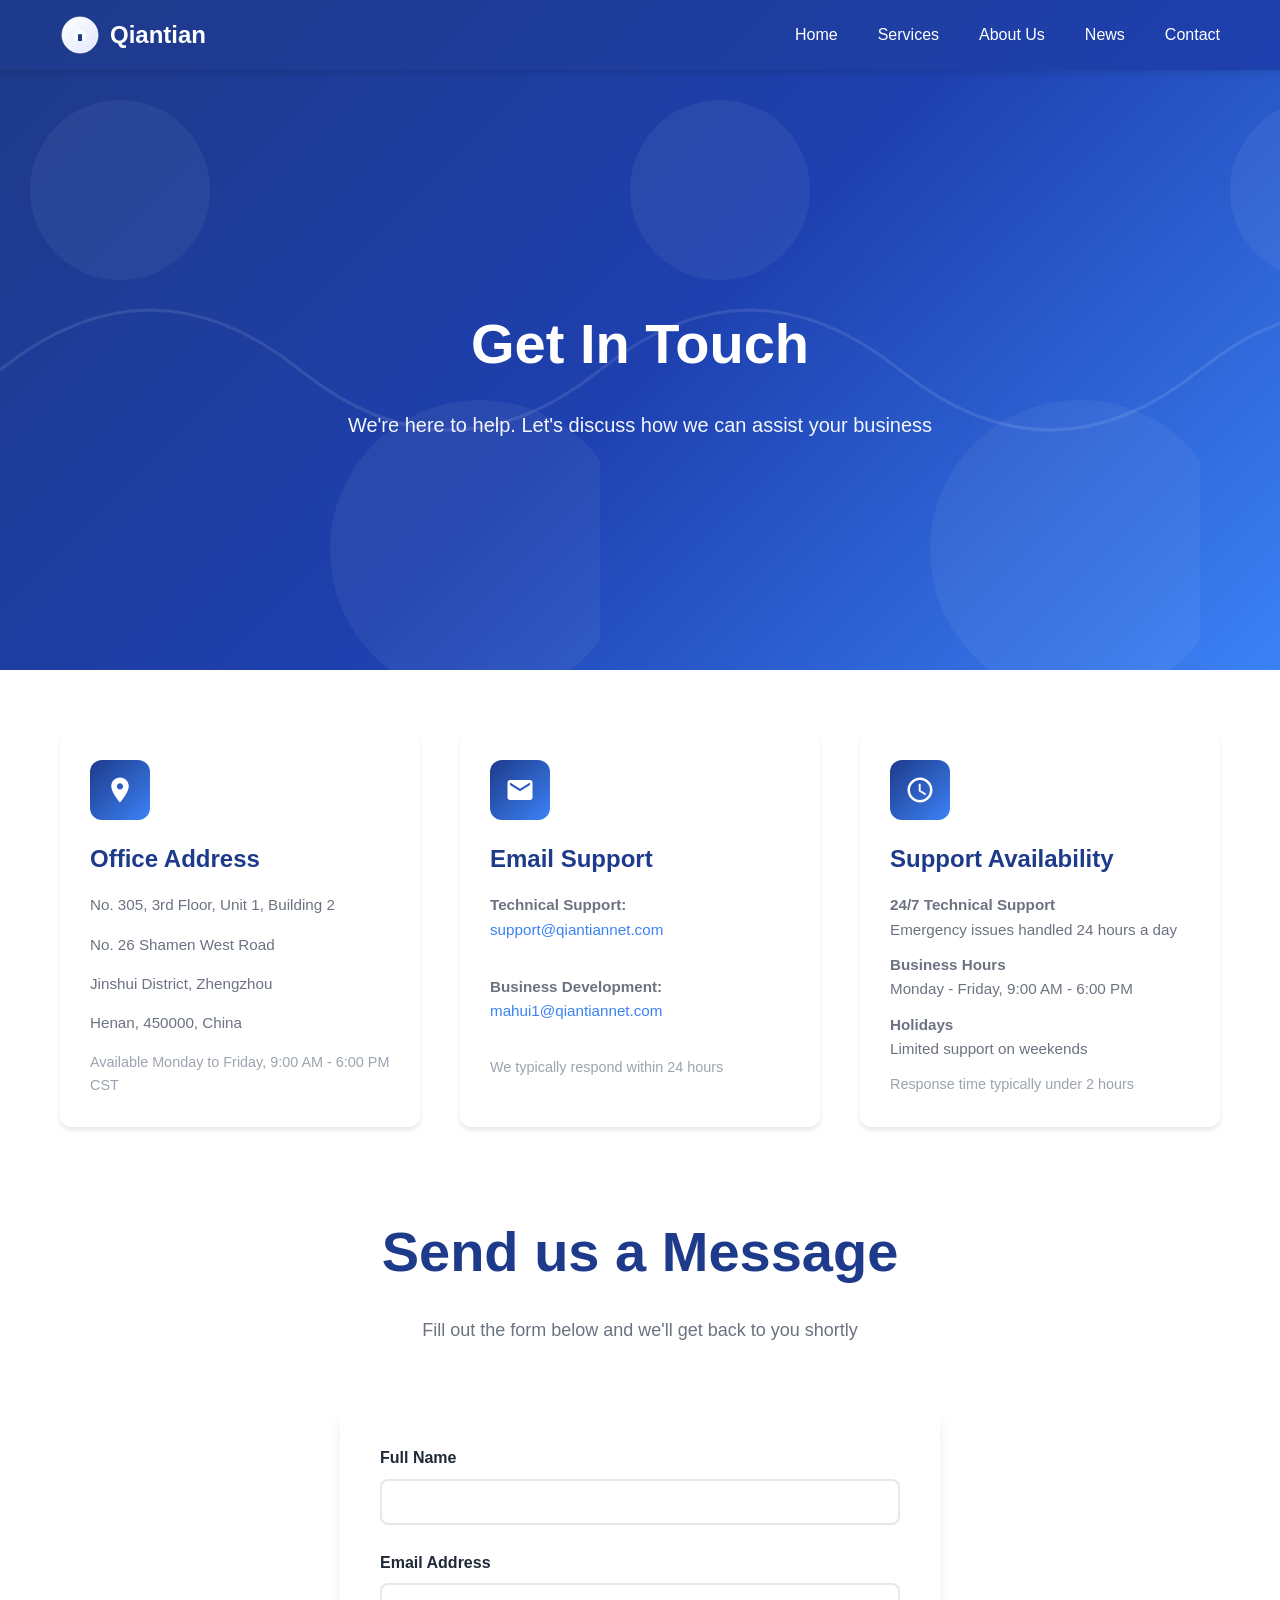
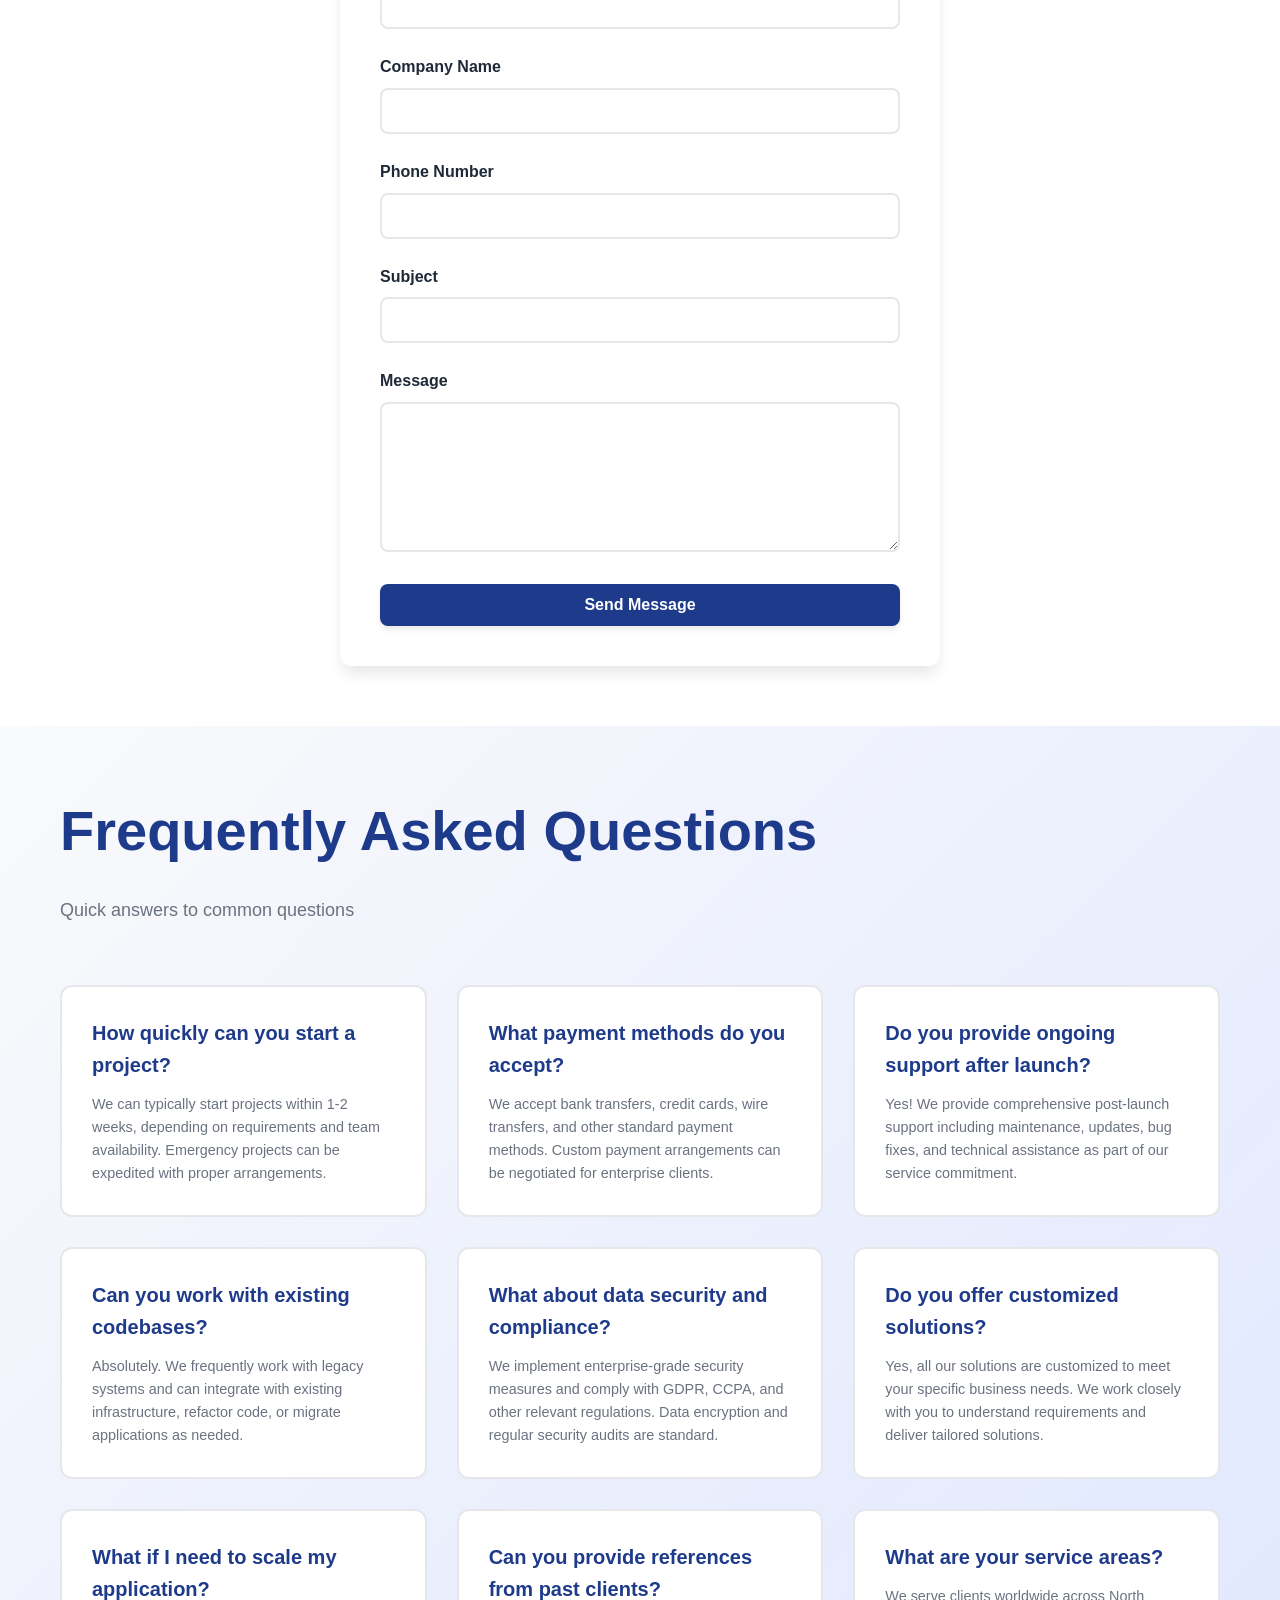
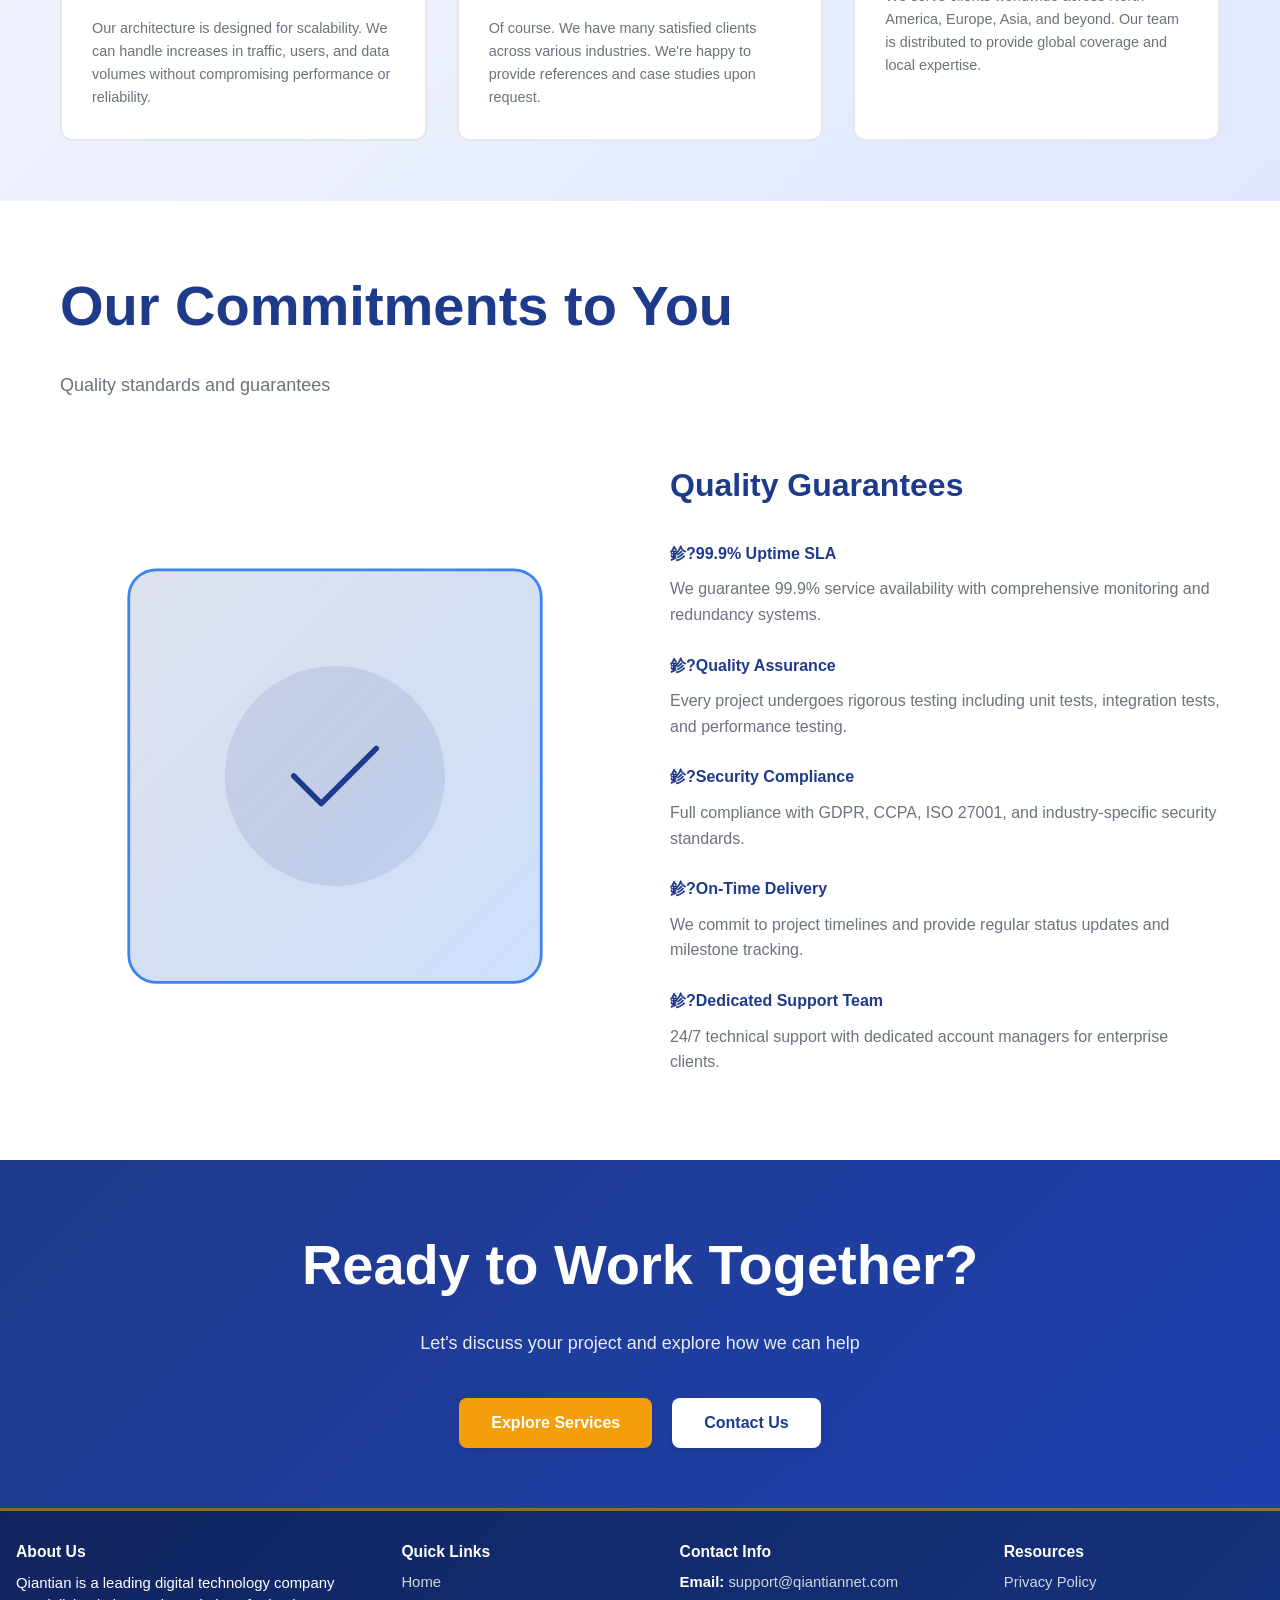
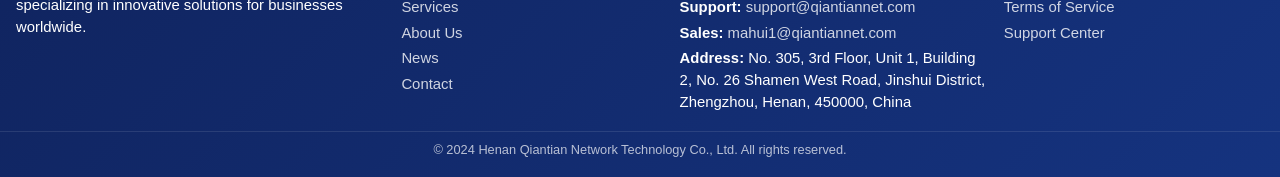
==== contact.html @ 91af9d7d "qiantiannet" ====
﻿<!DOCTYPE html>
<html lang="en">
<head>
    <meta charset="UTF-8">
    <meta name="viewport" content="width=device-width, initial-scale=1.0">
    <meta name="description" content="Contact Qiantian - Get in Touch for Digital Solutions, Support, and Business Inquiries">
    <meta name="keywords" content="contact, support, inquiries, business development, customer service">
    <meta name="robots" content="index, follow">
    
    <title>Contact Us - Qiantian Network Technology</title>
    <link rel="canonical" href="https://qiantiannet.com/contact.html">
    <link rel="stylesheet" href="css/style.css">
</head>
<body>
    <!-- Navigation Header -->
    <header>
        <div class="header-content">
            <a href="index.html" class="logo">
                <svg viewBox="0 0 100 100" xmlns="http://www.w3.org/2000/svg">
                    <defs>
                        <linearGradient id="logoGrad" x1="0%" y1="0%" x2="100%" y2="100%">
                            <stop offset="0%" style="stop-color:#fff;stop-opacity:1" />
                            <stop offset="100%" style="stop-color:#e0e7ff;stop-opacity:1" />
                        </linearGradient>
                    </defs>
                    <circle cx="50" cy="50" r="45" fill="url(#logoGrad)" stroke="white" stroke-width="2"/>
                    <path d="M 35 45 L 50 35 L 65 45 L 65 65 L 35 65 Z" fill="white" opacity="0.8"/>
                    <rect x="45" y="48" width="10" height="17" fill="#1e3a8a"/>
                </svg>
                Qiantian
            </a>
            
            <button class="mobile-menu-btn" aria-label="Open mobile menu">&#9776;</button>
            
            <nav>
                <ul>
                    <li><a href="index.html">Home</a></li>
                    <li><a href="services.html">Services</a></li>
                    <li><a href="culture.html">About Us</a></li>
                    <li><a href="news.html">News</a></li>
                    <li><a href="contact.html">Contact</a></li>
                </ul>
            </nav>
        </div>
    </header>

    <!-- Hero Section -->
    <section class="hero" style="padding: 100px 0;">
        <div class="container">
            <div style="text-align: center; animation: slideInUp 0.8s ease-out;">
                <h1 style="font-size: 3.5rem; margin-bottom: 20px;">Get In Touch</h1>
                <p style="font-size: 1.25rem; opacity: 0.95; max-width: 700px; margin: 0 auto;">We're here to help. Let's discuss how we can assist your business</p>
            </div>
        </div>
    </section>

    <!-- Contact Information Section -->
    <section class="section" data-section="contact">
        <div class="container">
            <div style="display: grid; grid-template-columns: repeat(auto-fit, minmax(250px, 1fr)); gap: 40px; margin-bottom: 80px;">
                <!-- Office Address -->
                <div class="feature-card" data-animation="slideInUp 0.6s ease-out">
                    <div class="feature-icon">
                        <svg viewBox="0 0 24 24" xmlns="http://www.w3.org/2000/svg">
                            <path d="M12 2C8.13 2 5 5.13 5 9c0 5.25 7 13 7 13s7-7.75 7-13c0-3.87-3.13-7-7-7zm0 9.5c-1.38 0-2.5-1.12-2.5-2.5s1.12-2.5 2.5-2.5 2.5 1.12 2.5 2.5-1.12 2.5-2.5 2.5z"/>
                        </svg>
                    </div>
                    <h3>Office Address</h3>
                    <p style="margin-bottom: 15px;">No. 305, 3rd Floor, Unit 1, Building 2</p>
                    <p style="margin-bottom: 15px;">No. 26 Shamen West Road</p>
                    <p style="margin-bottom: 15px;">Jinshui District, Zhengzhou</p>
                    <p style="margin-bottom: 15px;">Henan, 450000, China</p>
                    <p style="font-size: 0.9rem; color: #9ca3af;">Available Monday to Friday, 9:00 AM - 6:00 PM CST</p>
                </div>

                <!-- Email Support -->
                <div class="feature-card" data-animation="slideInUp 0.6s ease-out 0.1s">
                    <div class="feature-icon">
                        <svg viewBox="0 0 24 24" xmlns="http://www.w3.org/2000/svg">
                            <path d="M20 4H4c-1.1 0-1.99.9-1.99 2L2 18c0 1.1.9 2 2 2h16c1.1 0 2-.9 2-2V6c0-1.1-.9-2-2-2zm0 4l-8 5-8-5V6l8 5 8-5v2z"/>
                        </svg>
                    </div>
                    <h3>Email Support</h3>
                    <p style="margin-bottom: 15px;">
                        <strong>Technical Support:</strong><br>
                        <a href="mailto:support@qiantiannet.com" style="color: #3b82f6; text-decoration: none;">support@qiantiannet.com</a>
                    </p>
                    <p style="margin-bottom: 15px;">
                        <strong>Business Development:</strong><br>
                        <a href="mailto:mahui1@qiantiannet.com" style="color: #3b82f6; text-decoration: none;">mahui1@qiantiannet.com</a>
                    </p>
                    <p style="font-size: 0.9rem; color: #9ca3af;">We typically respond within 24 hours</p>
                </div>

                <!-- Response Times -->
                <div class="feature-card" data-animation="slideInUp 0.6s ease-out 0.2s">
                    <div class="feature-icon">
                        <svg viewBox="0 0 24 24" xmlns="http://www.w3.org/2000/svg">
                            <path d="M12 2C6.48 2 2 6.48 2 12s4.48 10 10 10 10-4.48 10-10S17.52 2 12 2zm0 18c-4.41 0-8-3.59-8-8s3.59-8 8-8 8 3.59 8 8-3.59 8-8 8zm.5-13H11v6l5.25 3.15.75-1.23-4.5-2.67z"/>
                        </svg>
                    </div>
                    <h3>Support Availability</h3>
                    <p style="margin-bottom: 10px;">
                        <strong>24/7 Technical Support</strong><br>
                        Emergency issues handled 24 hours a day
                    </p>
                    <p style="margin-bottom: 10px;">
                        <strong>Business Hours</strong><br>
                        Monday - Friday, 9:00 AM - 6:00 PM
                    </p>
                    <p style="margin-bottom: 10px;">
                        <strong>Holidays</strong><br>
                        Limited support on weekends
                    </p>
                    <p style="font-size: 0.9rem; color: #9ca3af;">Response time typically under 2 hours</p>
                </div>
            </div>

            <!-- Contact Form -->
            <h2 class="section-title" style="text-align: center; margin-bottom: 20px;">Send us a Message</h2>
            <p class="section-subtitle" style="text-align: center; margin-bottom: 60px;">Fill out the form below and we'll get back to you shortly</p>

            <form class="contact-form">
                <div class="form-group">
                    <label for="name">Full Name</label>
                    <input type="text" id="name" name="name" required>
                </div>

                <div class="form-group">
                    <label for="email">Email Address</label>
                    <input type="email" id="email" name="email" required>
                </div>

                <div class="form-group">
                    <label for="company">Company Name</label>
                    <input type="text" id="company" name="company">
                </div>

                <div class="form-group">
                    <label for="phone">Phone Number</label>
                    <input type="tel" id="phone" name="phone">
                </div>

                <div class="form-group">
                    <label for="subject">Subject</label>
                    <input type="text" id="subject" name="subject" required>
                </div>

                <div class="form-group">
                    <label for="message">Message</label>
                    <textarea id="message" name="message" required></textarea>
                </div>

                <button type="submit" class="btn btn-primary form-submit">Send Message</button>
            </form>
        </div>
    </section>

    <!-- FAQ Section -->
    <section class="section" style="background: linear-gradient(135deg, #f9fafb 0%, #e0e7ff 100%);">
        <div class="container">
            <h2 class="section-title">Frequently Asked Questions</h2>
            <p class="section-subtitle">Quick answers to common questions</p>
            
            <div style="display: grid; grid-template-columns: repeat(auto-fit, minmax(300px, 1fr)); gap: 30px; margin-top: 60px;">
                <div class="service-item" data-animation="slideInUp 0.6s ease-out">
                    <h4>How quickly can you start a project?</h4>
                    <p>We can typically start projects within 1-2 weeks, depending on requirements and team availability. Emergency projects can be expedited with proper arrangements.</p>
                </div>

                <div class="service-item" data-animation="slideInUp 0.6s ease-out 0.1s">
                    <h4>What payment methods do you accept?</h4>
                    <p>We accept bank transfers, credit cards, wire transfers, and other standard payment methods. Custom payment arrangements can be negotiated for enterprise clients.</p>
                </div>

                <div class="service-item" data-animation="slideInUp 0.6s ease-out 0.2s">
                    <h4>Do you provide ongoing support after launch?</h4>
                    <p>Yes! We provide comprehensive post-launch support including maintenance, updates, bug fixes, and technical assistance as part of our service commitment.</p>
                </div>

                <div class="service-item" data-animation="slideInUp 0.6s ease-out 0.3s">
                    <h4>Can you work with existing codebases?</h4>
                    <p>Absolutely. We frequently work with legacy systems and can integrate with existing infrastructure, refactor code, or migrate applications as needed.</p>
                </div>

                <div class="service-item" data-animation="slideInUp 0.6s ease-out 0.4s">
                    <h4>What about data security and compliance?</h4>
                    <p>We implement enterprise-grade security measures and comply with GDPR, CCPA, and other relevant regulations. Data encryption and regular security audits are standard.</p>
                </div>

                <div class="service-item" data-animation="slideInUp 0.6s ease-out 0.5s">
                    <h4>Do you offer customized solutions?</h4>
                    <p>Yes, all our solutions are customized to meet your specific business needs. We work closely with you to understand requirements and deliver tailored solutions.</p>
                </div>

                <div class="service-item" data-animation="slideInUp 0.6s ease-out 0.6s">
                    <h4>What if I need to scale my application?</h4>
                    <p>Our architecture is designed for scalability. We can handle increases in traffic, users, and data volumes without compromising performance or reliability.</p>
                </div>

                <div class="service-item" data-animation="slideInUp 0.6s ease-out 0.7s">
                    <h4>Can you provide references from past clients?</h4>
                    <p>Of course. We have many satisfied clients across various industries. We're happy to provide references and case studies upon request.</p>
                </div>

                <div class="service-item" data-animation="slideInUp 0.6s ease-out 0.8s">
                    <h4>What are your service areas?</h4>
                    <p>We serve clients worldwide across North America, Europe, Asia, and beyond. Our team is distributed to provide global coverage and local expertise.</p>
                </div>
            </div>
        </div>
    </section>

    <!-- Service Level Agreement Section -->
    <section class="section">
        <div class="container">
            <h2 class="section-title">Our Commitments to You</h2>
            <p class="section-subtitle">Quality standards and guarantees</p>
            
            <div style="display: grid; grid-template-columns: 1fr 1fr; gap: 60px; align-items: center; margin-top: 60px;">
                <div data-animation="slideInLeft 0.6s ease-out">
                    <svg viewBox="0 0 400 400" xmlns="http://www.w3.org/2000/svg">
                        <defs>
                            <linearGradient id="commitGrad" x1="0%" y1="0%" x2="100%" y2="100%">
                                <stop offset="0%" style="stop-color:#1e3a8a;stop-opacity:0.15" />
                                <stop offset="100%" style="stop-color:#3b82f6;stop-opacity:0.25" />
                            </linearGradient>
                        </defs>
                        <rect x="50" y="50" width="300" height="300" rx="20" fill="url(#commitGrad)" stroke="#3b82f6" stroke-width="2"/>
                        <g transform="translate(200, 200)">
                            <circle r="80" fill="#1e3a8a" opacity="0.1"/>
                            <path d="M -30 0 L -10 20 L 30 -20" stroke="#1e3a8a" stroke-width="4" fill="none" stroke-linecap="round" stroke-linejoin="round"/>
                        </g>
                    </svg>
                </div>

                <div data-animation="slideInRight 0.6s ease-out">
                    <h3 style="color: #1e3a8a; font-size: 2rem; margin-bottom: 30px;">Quality Guarantees</h3>
                    
                    <div style="margin-bottom: 25px;">
                        <h4 style="color: #1e3a8a; margin-bottom: 10px;">鉁?99.9% Uptime SLA</h4>
                        <p style="color: #6b7280;">We guarantee 99.9% service availability with comprehensive monitoring and redundancy systems.</p>
                    </div>

                    <div style="margin-bottom: 25px;">
                        <h4 style="color: #1e3a8a; margin-bottom: 10px;">鉁?Quality Assurance</h4>
                        <p style="color: #6b7280;">Every project undergoes rigorous testing including unit tests, integration tests, and performance testing.</p>
                    </div>

                    <div style="margin-bottom: 25px;">
                        <h4 style="color: #1e3a8a; margin-bottom: 10px;">鉁?Security Compliance</h4>
                        <p style="color: #6b7280;">Full compliance with GDPR, CCPA, ISO 27001, and industry-specific security standards.</p>
                    </div>

                    <div style="margin-bottom: 25px;">
                        <h4 style="color: #1e3a8a; margin-bottom: 10px;">鉁?On-Time Delivery</h4>
                        <p style="color: #6b7280;">We commit to project timelines and provide regular status updates and milestone tracking.</p>
                    </div>

                    <div style="margin-bottom: 25px;">
                        <h4 style="color: #1e3a8a; margin-bottom: 10px;">鉁?Dedicated Support Team</h4>
                        <p style="color: #6b7280;">24/7 technical support with dedicated account managers for enterprise clients.</p>
                    </div>
                </div>
            </div>
        </div>
    </section>

    <!-- CTA Section -->
    <section class="section" style="background: linear-gradient(135deg, #1e3a8a 0%, #1e40af 100%); color: white;">
        <div class="container" style="text-align: center;">
            <h2 class="section-title" style="color: white;">Ready to Work Together?</h2>
            <p class="section-subtitle" style="color: rgba(255, 255, 255, 0.9); margin-bottom: 40px;">Let's discuss your project and explore how we can help</p>
            <div style="display: flex; gap: 20px; justify-content: center; flex-wrap: wrap;">
                <a href="services.html" class="btn btn-accent">Explore Services</a>
                <a href="#contact" class="btn" style="background: white; color: #1e3a8a;">Contact Us</a>
            </div>
        </div>
    </section>

    <!-- Footer -->
    <footer>
        <div class="footer-content">
            <div class="footer-section">
                <h4>About Us</h4>
                <p>Qiantian is a leading digital technology company specializing in innovative solutions for businesses worldwide.</p>
            </div>
            
            <div class="footer-section">
                <h4>Quick Links</h4>
                <ul>
                    <li><a href="index.html">Home</a></li>
                    <li><a href="services.html">Services</a></li>
                    <li><a href="culture.html">About Us</a></li>
                    <li><a href="news.html">News</a></li>
                    <li><a href="contact.html">Contact</a></li>
                </ul>
            </div>
            
            <div class="footer-section">
                <h4>Contact Info</h4>
                <ul>
                    <li><strong>Email:</strong> <a href="mailto:support@qiantiannet.com">support@qiantiannet.com</a></li>
                    <li><strong>Support:</strong> <a href="mailto:support@qiantiannet.com">support@qiantiannet.com</a></li>
                    <li><strong>Sales:</strong> <a href="mailto:mahui1@qiantiannet.com">mahui1@qiantiannet.com</a></li>
                    <li><strong>Address:</strong> No. 305, 3rd Floor, Unit 1, Building 2, No. 26 Shamen West Road, Jinshui District, Zhengzhou, Henan, 450000, China</li>
                </ul>
            </div>
            
            <div class="footer-section">
                <h4>Resources</h4>
                <ul>
                    <li><a href="privacy-policy.html">Privacy Policy</a></li>
                    <li><a href="terms-of-service.html">Terms of Service</a></li>
                    <li><a href="contact.html">Support Center</a></li>
                </ul>
            </div>
        </div>
        
        <div class="footer-bottom">
            <p>&copy; 2024 Henan Qiantian Network Technology Co., Ltd. All rights reserved.</p>
        </div>
    </footer>

    <script src="js/script.js"></script>
</body>
</html>
---- css/style.css ----
﻿/* ============================================
   Qiantian - Global Styles
   ============================================ */

* {
  margin: 0;
  padding: 0;
  box-sizing: border-box;
}

:root {
  --primary-color: #1e3a8a;
  --secondary-color: #3b82f6;
  --accent-color: #f59e0b;
  --text-dark: #1f2937;
  --text-light: #6b7280;
  --bg-light: #f9fafb;
  --bg-white: #ffffff;
  --border-color: #e5e7eb;
  --success-color: #10b981;
  --danger-color: #ef4444;
  --warning-color: #f59e0b;
  --info-color: #3b82f6;
  --shadow-sm: 0 1px 2px 0 rgba(0, 0, 0, 0.05);
  --shadow-md: 0 4px 6px -1px rgba(0, 0, 0, 0.1);
  --shadow-lg: 0 10px 15px -3px rgba(0, 0, 0, 0.1);
  --shadow-xl: 0 20px 25px -5px rgba(0, 0, 0, 0.1);
}

html {
  scroll-behavior: smooth;
}

body {
  font-family: 'Segoe UI', Tahoma, Geneva, Verdana, sans-serif;
  color: var(--text-dark);
  background-color: var(--bg-white);
  line-height: 1.6;
  overflow-x: hidden;
}

/* ============================================
   Animations & Keyframes
   ============================================ */

@keyframes fadeIn {
  from {
    opacity: 0;
  }
  to {
    opacity: 1;
  }
}

@keyframes slideInUp {
  from {
    opacity: 0;
    transform: translateY(30px);
  }
  to {
    opacity: 1;
    transform: translateY(0);
  }
}

@keyframes slideInDown {
  from {
    opacity: 0;
    transform: translateY(-30px);
  }
  to {
    opacity: 1;
    transform: translateY(0);
  }
}

@keyframes slideInLeft {
  from {
    opacity: 0;
    transform: translateX(-30px);
  }
  to {
    opacity: 1;
    transform: translateX(0);
  }
}

@keyframes slideInRight {
  from {
    opacity: 0;
    transform: translateX(30px);
  }
  to {
    opacity: 1;
    transform: translateX(0);
  }
}

@keyframes scaleIn {
  from {
    opacity: 0;
    transform: scale(0.9);
  }
  to {
    opacity: 1;
    transform: scale(1);
  }
}

@keyframes float {
  0%, 100% {
    transform: translateY(0px);
  }
  50% {
    transform: translateY(-20px);
  }
}

@keyframes pulse {
  0%, 100% {
    opacity: 1;
  }
  50% {
    opacity: 0.7;
  }
}

@keyframes shimmer {
  0% {
    background-position: -1000px 0;
  }
  100% {
    background-position: 1000px 0;
  }
}

@keyframes rotateIn {
  from {
    opacity: 0;
    transform: rotate(-10deg);
  }
  to {
    opacity: 1;
    transform: rotate(0);
  }
}

/* ============================================
   Utility Classes
   ============================================ */

.container {
  max-width: 1200px;
  margin: 0 auto;
  padding: 0 20px;
}

.section {
  padding: 60px 0;
}

.section-title {
  font-size: 3.5rem;
  font-weight: 700;
  margin-bottom: 20px;
  color: var(--primary-color);
  animation: slideInUp 0.8s ease-out;
}

.section-subtitle {
  font-size: 1.125rem;
  color: var(--text-light);
  margin-bottom: 60px;
  animation: slideInUp 0.8s ease-out 0.1s both;
}

.btn {
  display: inline-block;
  padding: 12px 32px;
  border: none;
  border-radius: 8px;
  font-size: 1rem;
  font-weight: 600;
  cursor: pointer;
  transition: all 0.3s ease;
  text-decoration: none;
  text-align: center;
  box-shadow: var(--shadow-md);
}

.btn-primary {
  background-color: var(--primary-color);
  color: white;
}

.btn-primary:hover {
  background-color: #1e40af;
  transform: translateY(-2px);
  box-shadow: var(--shadow-xl);
}

.btn-secondary {
  background-color: var(--secondary-color);
  color: white;
}

.btn-secondary:hover {
  background-color: #2563eb;
  transform: translateY(-2px);
}

.btn-accent {
  background-color: var(--accent-color);
  color: white;
}

.btn-accent:hover {
  background-color: #d97706;
  transform: translateY(-2px);
}

.btn-outline {
  background-color: transparent;
  color: var(--primary-color);
  border: 2px solid var(--primary-color);
}

.btn-outline:hover {
  background-color: var(--primary-color);
  color: white;
}

/* ============================================
   Header & Navigation
   ============================================ */

header {
  background: linear-gradient(135deg, var(--primary-color) 0%, #1e40af 100%);
  color: white;
  padding: 15px 0;
  position: sticky;
  top: 0;
  z-index: 1000;
  box-shadow: var(--shadow-md);
}

.header-content {
  display: flex;
  justify-content: space-between;
  align-items: center;
  padding: 0 20px;
  max-width: 1200px;
  margin: 0 auto;
}

.logo {
  display: flex;
  align-items: center;
  gap: 10px;
  font-size: 1.5rem;
  font-weight: 700;
  text-decoration: none;
  color: white;
  animation: slideInLeft 0.6s ease-out;
}

.logo svg {
  width: 40px;
  height: 40px;
}

nav ul {
  display: flex;
  gap: 40px;
  list-style: none;
  animation: slideInDown 0.6s ease-out;
}

nav a {
  color: white;
  text-decoration: none;
  font-weight: 500;
  transition: color 0.3s ease;
  position: relative;
}

nav a::after {
  content: '';
  position: absolute;
  bottom: -5px;
  left: 0;
  width: 0;
  height: 2px;
  background-color: var(--accent-color);
  transition: width 0.3s ease;
}

nav a:hover::after {
  width: 100%;
}

.mobile-menu-btn {
  display: none;
  background: none;
  border: none;
  color: white;
  font-size: 1.5rem;
  cursor: pointer;
}

/* ============================================
   Hero Section
   ============================================ */

.hero {
  background: linear-gradient(135deg, var(--primary-color) 0%, #1e40af 50%, var(--secondary-color) 100%);
  color: white;
  padding: 150px 0;
  position: relative;
  overflow: hidden;
  min-height: 600px;
  display: flex;
  align-items: center;
}

.hero::before {
  content: '';
  position: absolute;
  top: 0;
  left: 0;
  right: 0;
  bottom: 0;
  background: url('data:image/svg+xml,<svg xmlns="http://www.w3.org/2000/svg" viewBox="0 0 100 100"><circle cx="20" cy="20" r="15" fill="white" opacity="0.05"/><circle cx="80" cy="80" r="25" fill="white" opacity="0.05"/><path d="M0,50 Q25,30 50,50 T100,50" stroke="white" stroke-width="0.5" fill="none" opacity="0.1"/></svg>');
  background-repeat: repeat;
  animation: float 20s ease-in-out infinite;
}

.hero-content {
  position: relative;
  z-index: 1;
  display: grid;
  grid-template-columns: 1fr 1fr;
  gap: 40px;
  align-items: center;
}

.hero-text h1 {
  font-size: 4rem;
  font-weight: 800;
  margin-bottom: 30px;
  animation: slideInLeft 0.8s ease-out;
  line-height: 1.2;
}

.hero-text p {
  font-size: 1.25rem;
  margin-bottom: 40px;
  animation: slideInLeft 0.8s ease-out 0.1s both;
  opacity: 0.95;
}

.hero-cta {
  display: flex;
  gap: 20px;
  animation: slideInLeft 0.8s ease-out 0.2s both;
}

.hero .btn-outline {
  color: #ffffff;
  border-color: rgba(255, 255, 255, 0.92);
  background-color: rgba(255, 255, 255, 0.16);
  box-shadow: 0 10px 24px rgba(0, 0, 0, 0.22);
}

.hero .btn-outline:hover {
  background-color: #ffffff;
  color: #1e3a8a;
  border-color: #ffffff;
  transform: translateY(-2px);
}

.hero .btn-outline:focus-visible {
  outline: 3px solid rgba(255, 255, 255, 0.6);
  outline-offset: 2px;
}

.hero-image {
  position: relative;
  animation: slideInRight 0.8s ease-out;
}

.hero-image svg,
.hero-image img {
  width: 100%;
  filter: drop-shadow(0 20px 40px rgba(0, 0, 0, 0.2));
  animation: float 6s ease-in-out infinite;
}

/* ============================================
   Feature Cards
   ============================================ */

.features {
  background-color: var(--bg-light);
}

.features-grid {
  display: grid;
  grid-template-columns: repeat(auto-fit, minmax(280px, 1fr));
  gap: 30px;
  margin-top: 40px;
}

.feature-card {
  background: white;
  padding: 30px;
  border-radius: 12px;
  box-shadow: var(--shadow-md);
  transition: all 0.3s ease;
  animation: slideInUp 0.6s ease-out;
  display: flex;
  flex-direction: column;
  height: 100%;
}

.feature-card:hover {
  transform: translateY(-10px);
  box-shadow: var(--shadow-xl);
}

.feature-icon {
  width: 60px;
  height: 60px;
  background: linear-gradient(135deg, var(--primary-color), var(--secondary-color));
  border-radius: 12px;
  display: flex;
  align-items: center;
  justify-content: center;
  margin-bottom: 20px;
  animation: scaleIn 0.6s ease-out;
  flex-shrink: 0;
}

.feature-icon svg {
  width: 30px;
  height: 30px;
  fill: white;
}

.feature-card h3 {
  font-size: 1.5rem;
  margin-bottom: 15px;
  color: var(--primary-color);
  flex-shrink: 0;
}

.feature-card p {
  color: var(--text-light);
  font-size: 0.95rem;
  line-height: 1.6;
  flex-grow: 1;
}

/* ============================================
   Homepage Extended Sections
   ============================================ */

.kpi-grid {
  display: grid;
  grid-template-columns: repeat(auto-fit, minmax(220px, 1fr));
  gap: 20px;
  margin-top: 20px;
}

.kpi-item {
  background: linear-gradient(135deg, #f8fbff 0%, #ffffff 100%);
  border: 1px solid #dbe7ff;
  border-radius: 12px;
  padding: 28px 20px;
  text-align: center;
  box-shadow: var(--shadow-sm);
}

.kpi-value {
  font-size: 2.2rem;
  font-weight: 800;
  color: var(--primary-color);
  margin-bottom: 8px;
  line-height: 1;
}

.kpi-label {
  font-size: 0.95rem;
  color: var(--text-light);
  margin: 0;
}

.delivery-grid {
  display: grid;
  grid-template-columns: repeat(auto-fit, minmax(250px, 1fr));
  gap: 24px;
}

.delivery-step {
  background: white;
  border: 1px solid var(--border-color);
  border-radius: 12px;
  padding: 26px;
  box-shadow: var(--shadow-sm);
}

.delivery-step-number {
  display: inline-block;
  font-size: 0.85rem;
  font-weight: 700;
  letter-spacing: 0.08em;
  color: #1d4ed8;
  background: #dbeafe;
  border-radius: 999px;
  padding: 4px 10px;
  margin-bottom: 12px;
}

.delivery-step h3 {
  color: var(--primary-color);
  margin-bottom: 10px;
  font-size: 1.2rem;
}

.delivery-step p {
  margin: 0;
  color: var(--text-light);
  font-size: 0.95rem;
}

/* ============================================
   Services Section
   ============================================ */

.services-grid {
  display: grid;
  grid-template-columns: repeat(auto-fit, minmax(280px, 1fr));
  gap: 30px;
  margin-top: 60px;
}

.service-item {
  background: white;
  border: 2px solid var(--border-color);
  border-radius: 12px;
  padding: 30px;
  transition: all 0.3s ease;
  animation: scaleIn 0.6s ease-out;
}

.service-item:hover {
  border-color: var(--secondary-color);
  box-shadow: var(--shadow-xl);
  transform: translateY(-5px);
}

.service-item h4 {
  color: var(--primary-color);
  margin-bottom: 12px;
  font-size: 1.25rem;
}

.service-item p {
  color: var(--text-light);
  font-size: 0.9rem;
}

/* ============================================
   Team & Culture
   ============================================ */

.team-grid {
  display: grid;
  grid-template-columns: repeat(auto-fit, minmax(250px, 1fr));
  gap: 30px;
  margin-top: 60px;
}

.team-member {
  background: white;
  border-radius: 12px;
  overflow: hidden;
  box-shadow: var(--shadow-md);
  transition: all 0.3s ease;
  animation: slideInUp 0.6s ease-out;
}

.team-member:hover {
  transform: translateY(-10px);
  box-shadow: var(--shadow-xl);
}

.member-avatar {
  width: 100%;
  height: 250px;
  background: linear-gradient(135deg, var(--primary-color), var(--secondary-color));
  display: flex;
  align-items: center;
  justify-content: center;
}

.member-avatar svg {
  width: 100px;
  height: 100px;
  fill: white;
}

.member-info {
  padding: 20px;
  text-align: center;
}

.member-info h4 {
  color: var(--primary-color);
  margin-bottom: 8px;
}

.member-info p {
  color: var(--text-light);
  font-size: 0.9rem;
}

/* ============================================
   News & Blog Grid
   ============================================ */

.news-grid {
  display: grid;
  grid-template-columns: repeat(auto-fit, minmax(300px, 1fr));
  gap: 40px;
  margin-top: 60px;
}

.news-card {
  background: white;
  border-radius: 12px;
  overflow: hidden;
  box-shadow: var(--shadow-md);
  transition: all 0.3s ease;
  animation: slideInUp 0.6s ease-out;
}

.news-card:hover {
  transform: translateY(-10px);
  box-shadow: var(--shadow-xl);
}

.news-image {
  width: 100%;
  height: 200px;
  background: linear-gradient(135deg, var(--primary-color), var(--secondary-color));
  display: flex;
  align-items: center;
  justify-content: center;
  color: white;
  font-size: 3rem;
  font-weight: 700;
}

.news-content {
  padding: 25px;
}

.news-date {
  color: var(--accent-color);
  font-size: 0.85rem;
  font-weight: 600;
  margin-bottom: 10px;
}

.news-card h3 {
  color: var(--primary-color);
  margin-bottom: 12px;
  font-size: 1.3rem;
}

.news-card p {
  color: var(--text-light);
  font-size: 0.9rem;
  margin-bottom: 15px;
}

.news-card a {
  color: var(--secondary-color);
  text-decoration: none;
  font-weight: 600;
  transition: color 0.3s ease;
}

.news-card a:hover {
  color: var(--primary-color);
}

/* ============================================
   Contact Form
   ============================================ */

.contact-form {
  max-width: 600px;
  margin: 0 auto;
  background: white;
  padding: 40px;
  border-radius: 12px;
  box-shadow: var(--shadow-lg);
  animation: scaleIn 0.6s ease-out;
}

.form-group {
  margin-bottom: 25px;
}

.form-group label {
  display: block;
  margin-bottom: 8px;
  font-weight: 600;
  color: var(--text-dark);
}

.form-group input,
.form-group textarea {
  width: 100%;
  padding: 12px;
  border: 2px solid var(--border-color);
  border-radius: 8px;
  font-family: inherit;
  font-size: 1rem;
  transition: all 0.3s ease;
}

.form-group input:focus,
.form-group textarea:focus {
  outline: none;
  border-color: var(--secondary-color);
  box-shadow: 0 0 0 3px rgba(59, 130, 246, 0.1);
}

.form-group textarea {
  resize: vertical;
  min-height: 150px;
}

.form-submit {
  width: 100%;
}

/* ============================================
   Footer
   ============================================ */

footer {
  background: linear-gradient(135deg, #10245f 0%, #15337f 100%);
  color: white;
  padding: 28px 0 8px;
  border-top: 3px solid rgba(245, 158, 11, 0.55);
}

.footer-content {
  display: grid;
  grid-template-columns: 1.2fr 0.85fr 1fr 0.85fr;
  gap: 18px;
  margin-bottom: 14px;
  max-width: 1280px;
  margin-left: auto;
  margin-right: auto;
  padding: 0 16px;
}

.footer-section {
  font-size: 0.93rem;
}

.footer-section h4 {
  margin-bottom: 8px;
  font-size: 0.98rem;
}

.footer-section ul {
  list-style: none;
  margin: 0;
}

.footer-section li {
  margin-bottom: 4px;
  line-height: 1.45;
}

.footer-section p {
  margin: 0;
  line-height: 1.5;
}

.footer-section a {
  color: rgba(255, 255, 255, 0.8);
  text-decoration: none;
  transition: color 0.3s ease;
}

.footer-section a:hover {
  color: var(--accent-color);
}

.footer-bottom {
  border-top: 1px solid rgba(255, 255, 255, 0.1);
  padding: 8px;
  text-align: center;
  color: rgba(255, 255, 255, 0.7);
  font-size: 0.8rem;
}

@media (max-width: 1100px) {
  .footer-content {
    grid-template-columns: repeat(2, minmax(240px, 1fr));
    gap: 14px;
  }
}

/* ============================================
   Responsive Design
   ============================================ */

@media (max-width: 768px) {
  nav ul {
    display: none;
    gap: 0;
  }

  .mobile-menu-btn {
    display: block;
  }

  .hero {
    min-height: 500px;
    padding: 100px 0;
  }

  .hero-content {
    grid-template-columns: 1fr;
  }

  .hero-text h1 {
    font-size: 2.5rem;
  }

  .hero-text p {
    font-size: 1rem;
  }

  .hero-cta {
    flex-direction: column;
  }

  .section {
    padding: 40px 0;
  }

  .section-title {
    font-size: 2.5rem;
  }

  .feature-card {
    min-height: auto;
    padding: 25px;
  }

  .features-grid {
    gap: 20px;
  }

  .kpi-value {
    font-size: 1.9rem;
  }

  .delivery-step {
    padding: 22px;
  }

  nav.active ul {
    display: flex;
    flex-direction: column;
    gap: 0;
    position: absolute;
    top: 60px;
    left: 0;
    right: 0;
    background: var(--primary-color);
    padding: 20px;
  }

  nav.active a::after {
    display: none;
  }

  .hero-image {
    order: -1;
  }

  .contact-form {
    padding: 25px;
  }
}

@media (max-width: 480px) {
  .hero {
    min-height: 450px;
    padding: 80px 0;
  }

  .hero-text h1 {
    font-size: 2rem;
  }

  .section {
    padding: 30px 0;
  }

  .section-title {
    font-size: 2rem;
  }

  .btn {
    padding: 10px 20px;
    font-size: 0.85rem;
  }

  .hero-cta {
    flex-direction: column;
    gap: 10px;
  }

  .feature-card {
    min-height: auto;
    padding: 15px;
  }

  .section-title {
    font-size: 1.8rem;
  }

  .section-subtitle {
    font-size: 0.95rem;
  }

  .features-grid,
  .services-grid,
  .team-grid,
  .news-grid {
    grid-template-columns: 1fr;
    gap: 15px;
  }

  .kpi-grid,
  .delivery-grid {
    grid-template-columns: 1fr;
    gap: 12px;
  }

  .footer-content {
    grid-template-columns: 1fr;
    gap: 10px;
  }
}

/* ============================================
   Loading & Transitions
   ============================================ */

.page-load {
  animation: fadeIn 0.6s ease-out;
}

.fade-in-on-scroll {
  opacity: 0;
  animation: fadeIn 0.6s ease-out forwards;
}

/* ============================================
   Scrollbar Styling
   ============================================ */

::-webkit-scrollbar {
  width: 10px;
}

::-webkit-scrollbar-track {
  background: var(--bg-light);
}

::-webkit-scrollbar-thumb {
  background: var(--secondary-color);
  border-radius: 5px;
}

::-webkit-scrollbar-thumb:hover {
  background: var(--primary-color);
}

/* ============================================
   Print Styles
   ============================================ */

@media print {
  header,
  footer,
  .mobile-menu-btn {
    display: none;
  }

  body {
    color: black;
    background: white;
  }

  a {
    color: black;
    text-decoration: underline;
  }
}
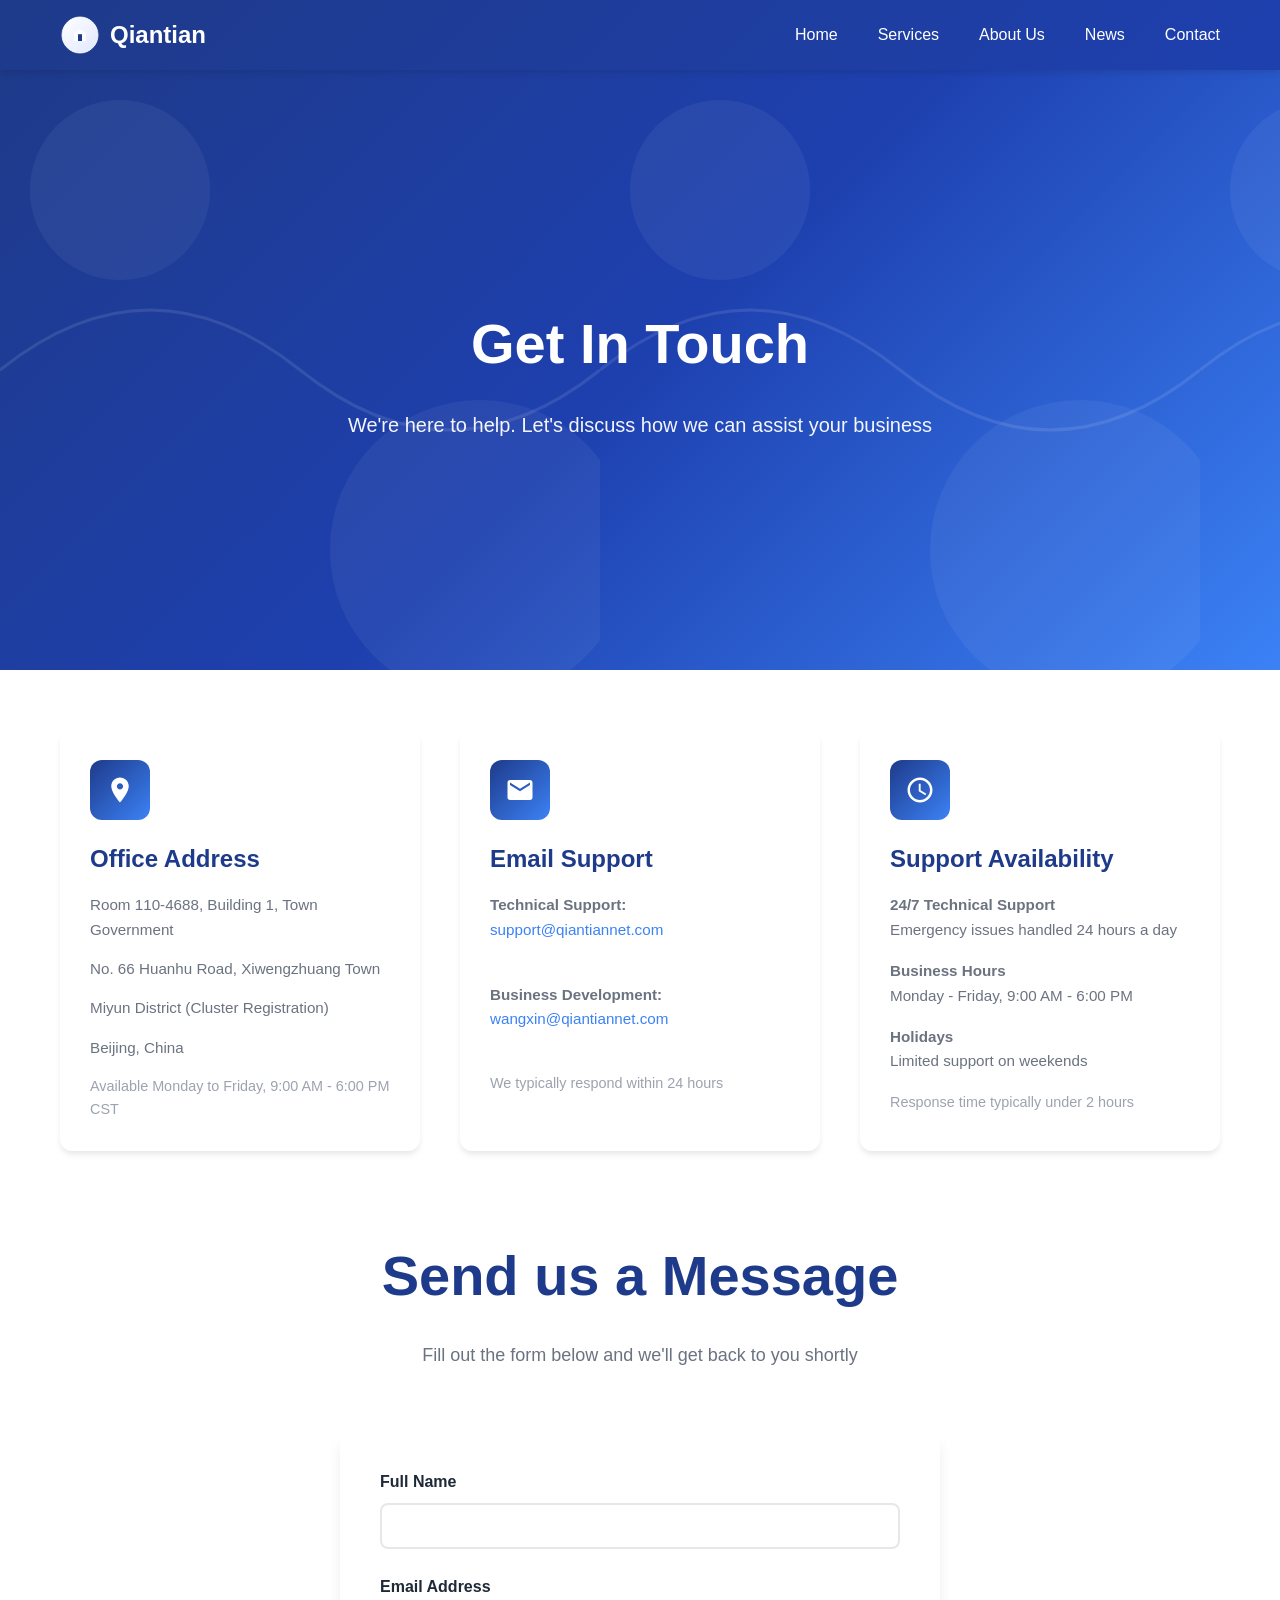
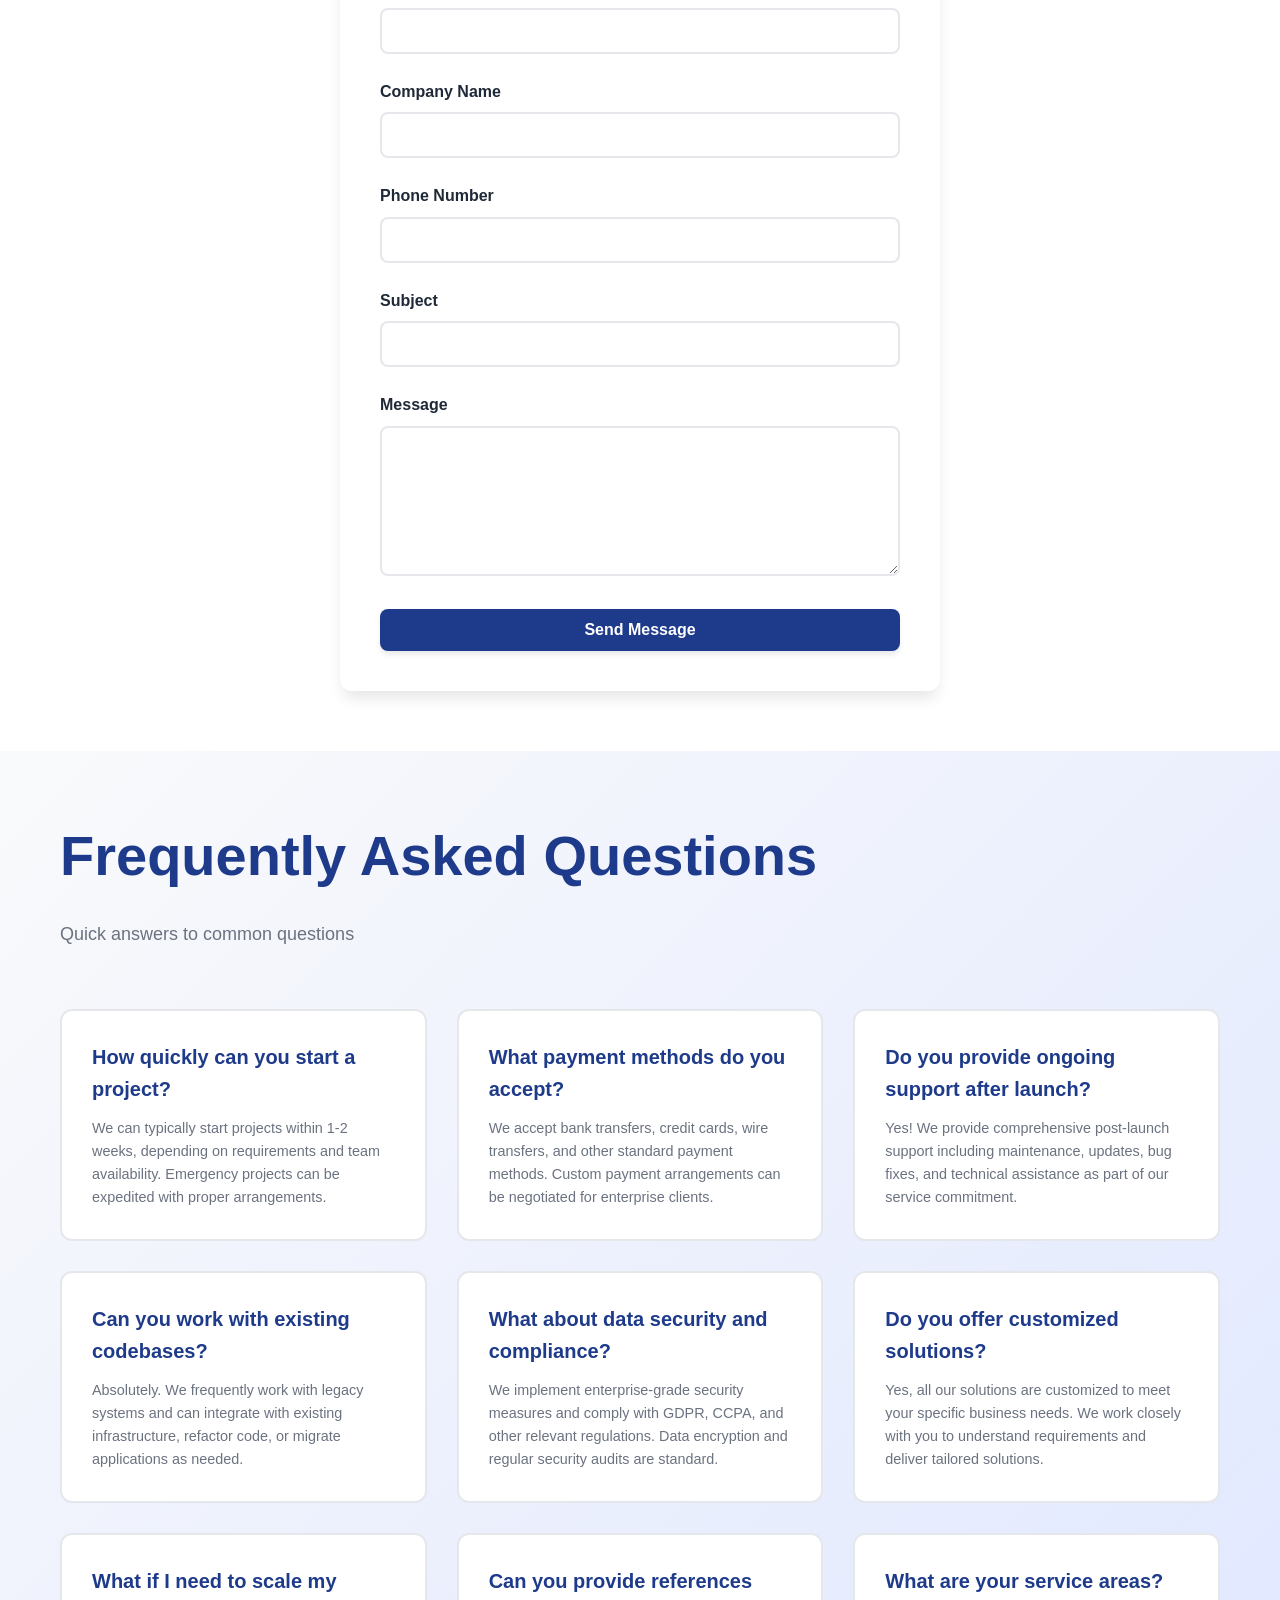
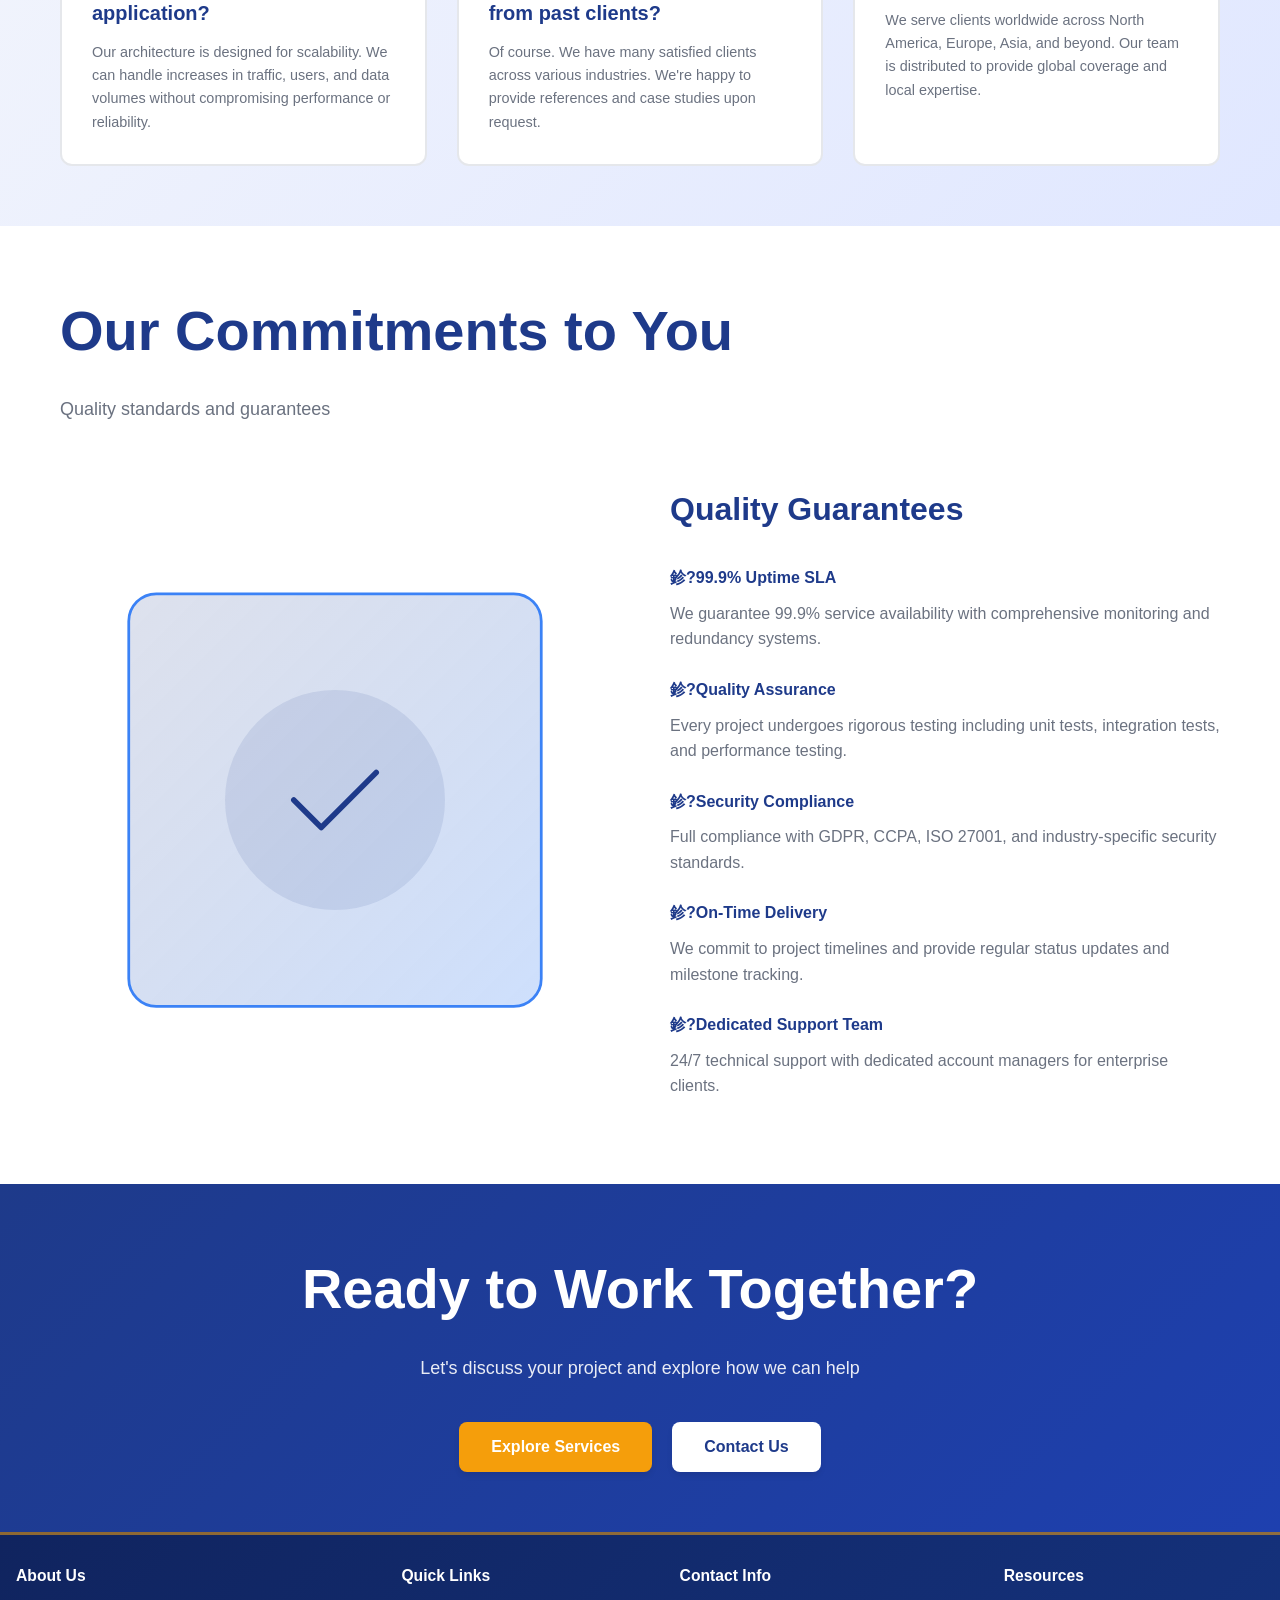
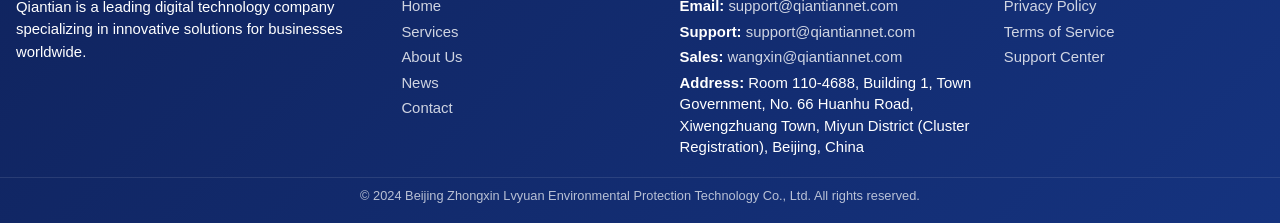
==== commit 62945a7c: "qiantiannet" ====
--- a/contact.html
+++ b/contact.html
@@ -66,10 +66,10 @@
                         </svg>
                     </div>
                     <h3>Office Address</h3>
-                    <p style="margin-bottom: 15px;">No. 305, 3rd Floor, Unit 1, Building 2</p>
-                    <p style="margin-bottom: 15px;">No. 26 Shamen West Road</p>
-                    <p style="margin-bottom: 15px;">Jinshui District, Zhengzhou</p>
-                    <p style="margin-bottom: 15px;">Henan, 450000, China</p>
+                    <p style="margin-bottom: 15px;">Room 110-4688, Building 1, Town Government</p>
+                    <p style="margin-bottom: 15px;">No. 66 Huanhu Road, Xiwengzhuang Town</p>
+                    <p style="margin-bottom: 15px;">Miyun District (Cluster Registration)</p>
+                    <p style="margin-bottom: 15px;">Beijing, China</p>
                     <p style="font-size: 0.9rem; color: #9ca3af;">Available Monday to Friday, 9:00 AM - 6:00 PM CST</p>
                 </div>
 
@@ -87,7 +87,7 @@
                     </p>
                     <p style="margin-bottom: 15px;">
                         <strong>Business Development:</strong><br>
-                        <a href="mailto:mahui1@qiantiannet.com" style="color: #3b82f6; text-decoration: none;">mahui1@qiantiannet.com</a>
+                        <a href="mailto:wangxin@qiantiannet.com" style="color: #3b82f6; text-decoration: none;">wangxin@qiantiannet.com</a>
                     </p>
                     <p style="font-size: 0.9rem; color: #9ca3af;">We typically respond within 24 hours</p>
                 </div>
@@ -302,8 +302,8 @@
                 <ul>
                     <li><strong>Email:</strong> <a href="mailto:support@qiantiannet.com">support@qiantiannet.com</a></li>
                     <li><strong>Support:</strong> <a href="mailto:support@qiantiannet.com">support@qiantiannet.com</a></li>
-                    <li><strong>Sales:</strong> <a href="mailto:mahui1@qiantiannet.com">mahui1@qiantiannet.com</a></li>
-                    <li><strong>Address:</strong> No. 305, 3rd Floor, Unit 1, Building 2, No. 26 Shamen West Road, Jinshui District, Zhengzhou, Henan, 450000, China</li>
+                    <li><strong>Sales:</strong> <a href="mailto:wangxin@qiantiannet.com">wangxin@qiantiannet.com</a></li>
+                    <li><strong>Address:</strong> Room 110-4688, Building 1, Town Government, No. 66 Huanhu Road, Xiwengzhuang Town, Miyun District (Cluster Registration), Beijing, China</li>
                 </ul>
             </div>
             
@@ -318,7 +318,7 @@
         </div>
         
         <div class="footer-bottom">
-            <p>&copy; 2024 Henan Qiantian Network Technology Co., Ltd. All rights reserved.</p>
+            <p>&copy; 2024 Beijing Zhongxin Lvyuan Environmental Protection Technology Co., Ltd. All rights reserved.</p>
         </div>
     </footer>
 
